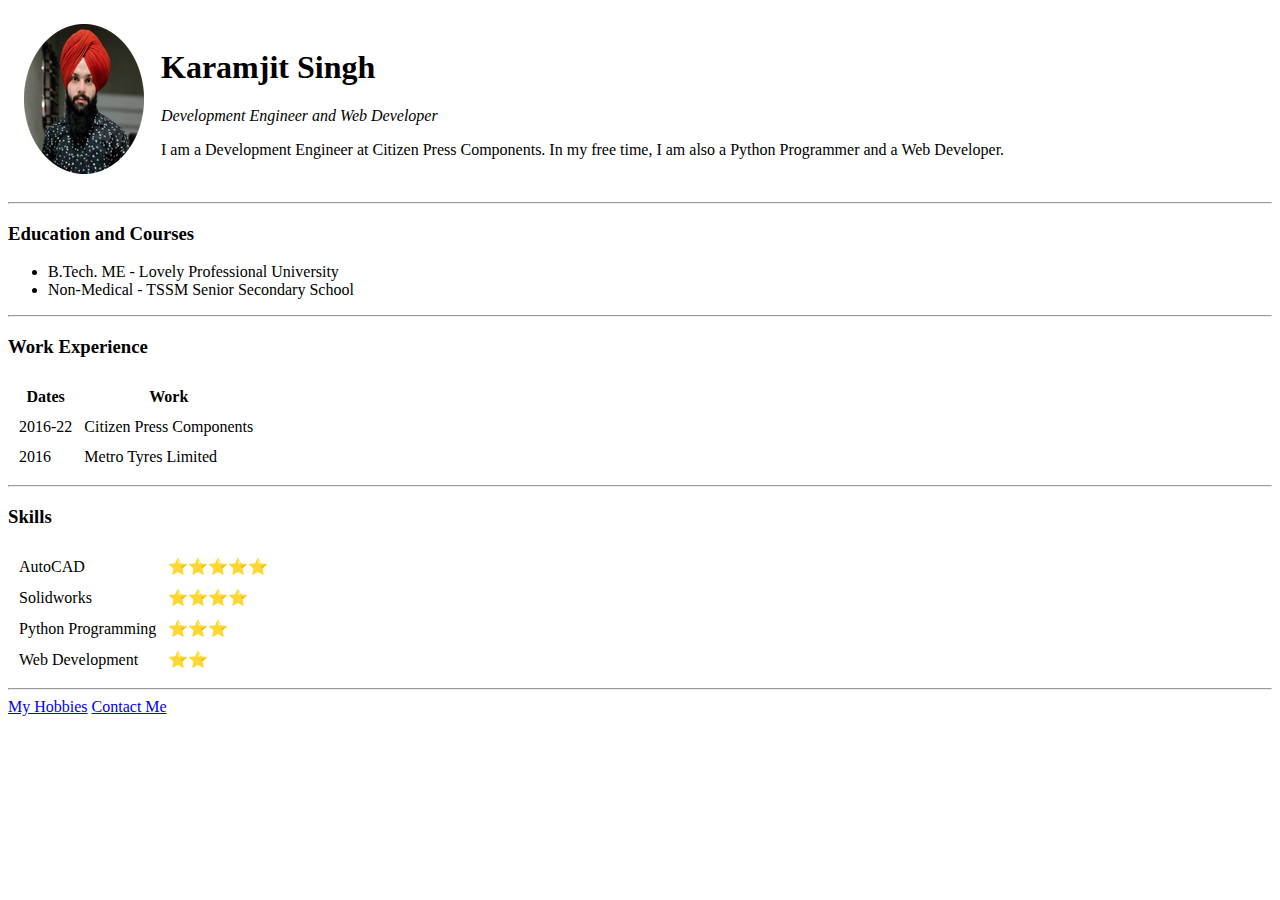
==== index.html @ 9b917544 "start new personal site" ====
<!DOCTYPE html>
<html>
<head>
    <meta charset="UTF-8">
    <title>💚 Karam's Personal Site</title>
</head>
<body>
    <table cellspacing="15">
        <tr>
            <td><img src="rsz_1karam.png" alt="karamjit-picture"></td>
            <td>
                <h1>Karamjit Singh</h1>
                <p><em>Development Engineer and Web Developer</em></p>
                <p>I am a Development Engineer at Citizen Press Components. In my free
                    time, I am also a Python Programmer and a Web Developer.</p>
            </td>
        </tr>
    </table>

    <hr>
    <h3>Education and Courses</h3>
    <ul>
        <li>B.Tech. ME - Lovely Professional University</li>
        <li>Non-Medical - TSSM Senior Secondary School</li>
    </ul>

    <hr>
    <h3>Work Experience</h3>
    <table cellspacing="10">
        <thead>
            <tr>
                <th>Dates</th>
                <th>Work</th>
            </tr>
        </thead>
        <tbody>
            <tr>
                <td>2016-22</td>
                <td>Citizen Press Components</td>
            </tr>
            <tr>
                <td>2016</td>
                <td>Metro Tyres Limited</td>
            </tr>
        </tbody>
    </table>

    <hr>
    <h3>Skills</h3>
    <table cellspacing="10">
        <tr>
            <td>AutoCAD</td>
            <td>⭐⭐⭐⭐⭐</td>
        </tr>
        <tr>
            <td>Solidworks</td>
            <td>⭐⭐⭐⭐</td>
        </tr>
        <tr>
            <td>Python Programming</td>
            <td>⭐⭐⭐</td>
        </tr>
        <tr>
            <td>Web Development</td>
            <td>⭐⭐</td>
        </tr>
    </table>

    <hr>
    <a href="hobbies.html">My Hobbies</a>
    <a href="contact.html">Contact Me</a>
    
</body>
</html>
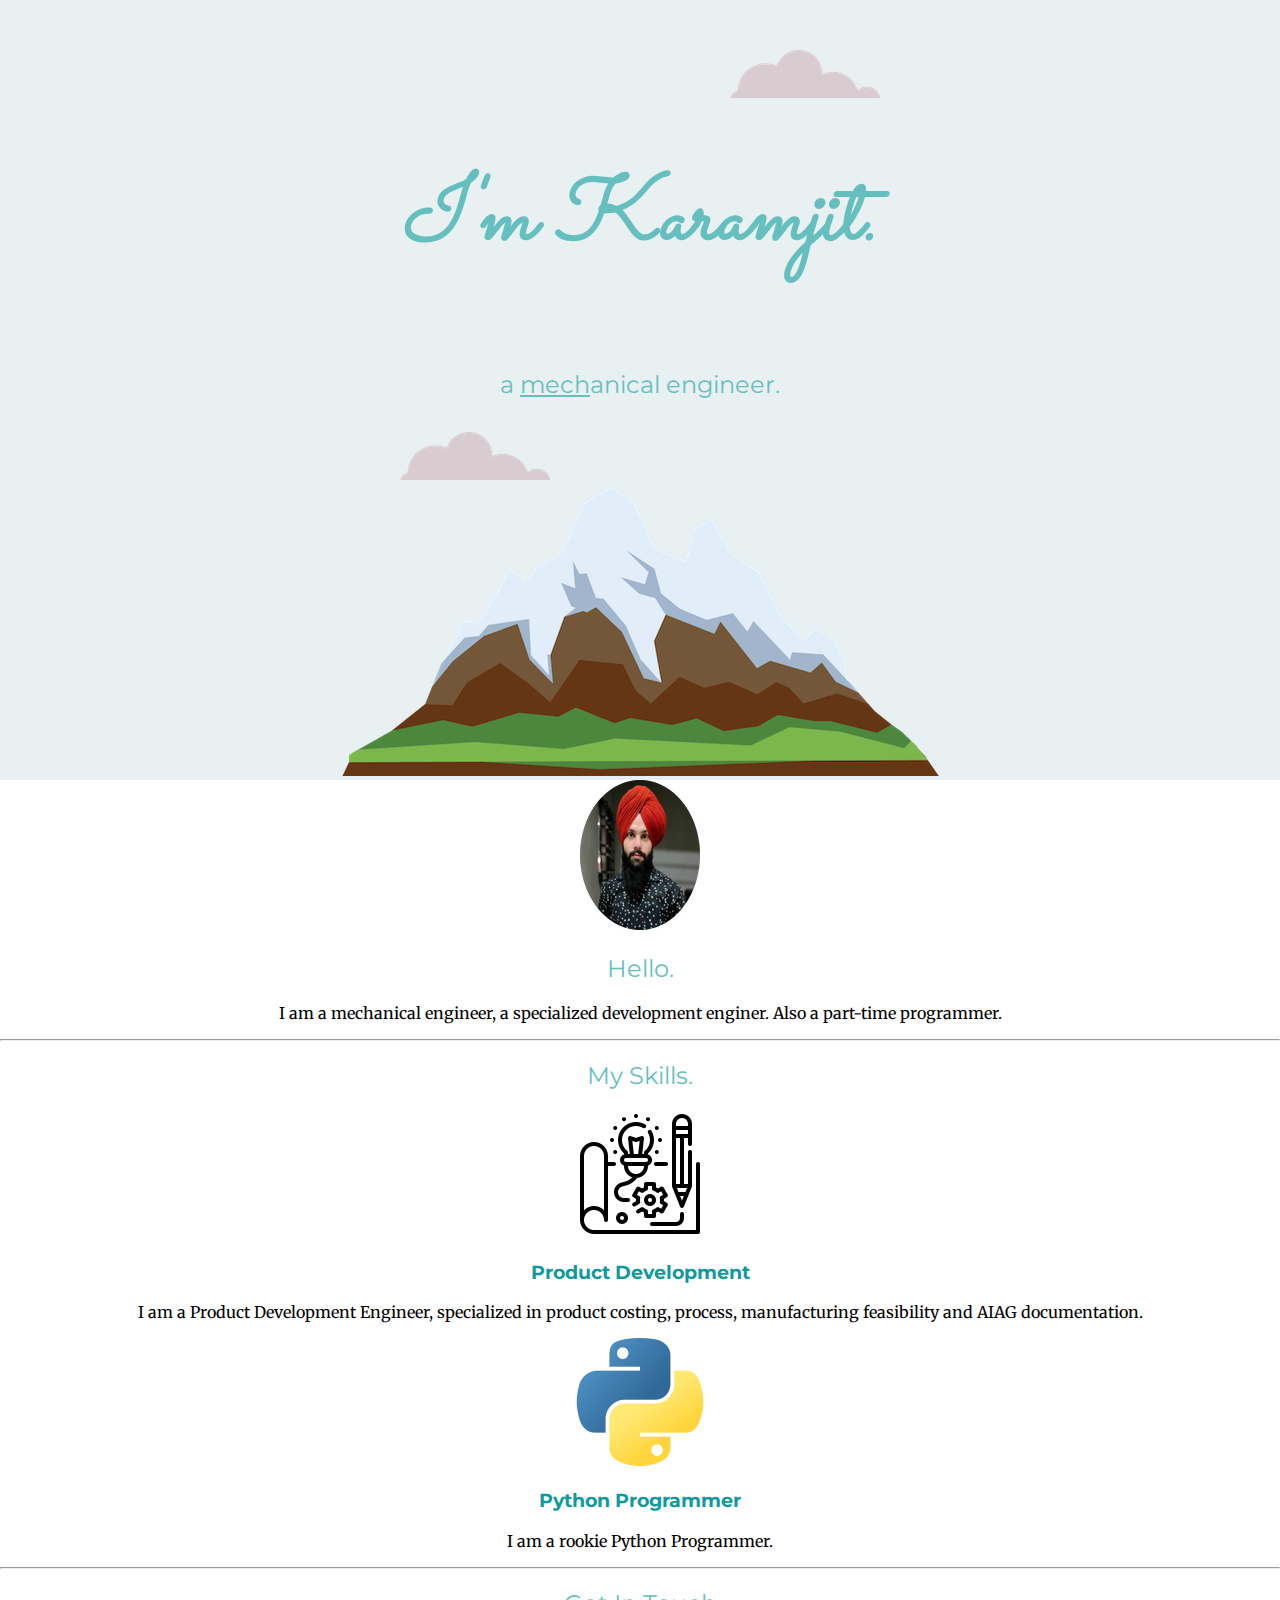
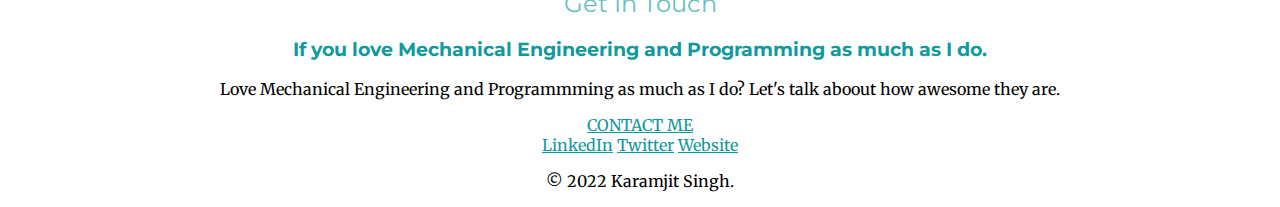
==== commit 4d8a7c6b: "v0.0.1" ====
--- a/index.html
+++ b/index.html
@@ -1,74 +1,58 @@
 <!DOCTYPE html>
-<html>
+<html lang="en">
 <head>
     <meta charset="UTF-8">
-    <title>💚 Karam's Personal Site</title>
+    <title>Karamjit Singh</title>
+    <link rel="stylesheet" href="css/styles.css">
+    <link rel="icon" href="favicon.ico">
+    <link rel="preconnect" href="https://fonts.googleapis.com">
+    <link rel="preconnect" href="https://fonts.gstatic.com" crossorigin>
+    <link href="https://fonts.googleapis.com/css2?family=Merriweather&family=Montserrat&family=Sacramento&display=swap" rel="stylesheet">
 </head>
 <body>
-    <table cellspacing="15">
-        <tr>
-            <td><img src="rsz_1karam.png" alt="karamjit-picture"></td>
-            <td>
-                <h1>Karamjit Singh</h1>
-                <p><em>Development Engineer and Web Developer</em></p>
-                <p>I am a Development Engineer at Citizen Press Components. In my free
-                    time, I am also a Python Programmer and a Web Developer.</p>
-            </td>
-        </tr>
-    </table>
+    <div class="top-container">
+        <img class="top-cloud" src="images/cloud.png" alt="cloud-img">
+        <h1><em>I'm Karamjit.</em></h1>
+        <h2>a <span>mech</span>anical engineer.</h2>
+        <img class="bottom-cloud" src="images/cloud.png" alt="cloud-img">
+        <img src="images/mountain.png" alt="mountain-img">
+    </div>
 
-    <hr>
-    <h3>Education and Courses</h3>
-    <ul>
-        <li>B.Tech. ME - Lovely Professional University</li>
-        <li>Non-Medical - TSSM Senior Secondary School</li>
-    </ul>
+    <div class="middle-container">
+        <div class="profile">
+            <img src="images/karam.png" alt="karam-img">
+            <h2>Hello.</h2>
+            <p>I am a mechanical engineer, a specialized development enginer. Also a part-time programmer.</p>
+        </div>
+        <hr>
+        <div class="skills">
+            <h2>My Skills.</h2>
+            <div class="skill-row">
+            <img class="" src="images/prototype.png" alt="prototype-img">
+            <h3>Product Development</h3>
+            <p>I am a Product Development Engineer, specialized in product costing, process, manufacturing feasibility and AIAG documentation.</p>
+            </div>
+            <div class="skill-row">
+            <img class="" src="images/python.png" alt="python-lang">
+            <h3>Python Programmer</h3>
+            <p>I am a rookie Python Programmer.</p>
+            </div>
+        </div>
+        <hr>
+        <div class="contact-me">
+            <h2>Get In Touch</h2>
+            <h3>If you love Mechanical Engineering and Programming as much as I do.</h3>
+            <p>Love Mechanical Engineering and Programmming as much as I do? Let's talk aboout how awesome they are.</p>
+            <a class="btn" href="mailto:karamjitsingh.ksk@gmail.com">CONTACT ME</a>
+        </div>
+    </div>
 
-    <hr>
-    <h3>Work Experience</h3>
-    <table cellspacing="10">
-        <thead>
-            <tr>
-                <th>Dates</th>
-                <th>Work</th>
-            </tr>
-        </thead>
-        <tbody>
-            <tr>
-                <td>2016-22</td>
-                <td>Citizen Press Components</td>
-            </tr>
-            <tr>
-                <td>2016</td>
-                <td>Metro Tyres Limited</td>
-            </tr>
-        </tbody>
-    </table>
+    <div class="bottom-container">
+        <a class="footer-link" href="https://www.linkedin.com/">LinkedIn</a>
+        <a class="footer-link" href="https://twitter.com/">Twitter</a>
+        <a class="footer-link" href="https://www.appbrewery.co/">Website</a>
+        <p>© 2022 Karamjit Singh.</p>
+    </div>
 
-    <hr>
-    <h3>Skills</h3>
-    <table cellspacing="10">
-        <tr>
-            <td>AutoCAD</td>
-            <td>⭐⭐⭐⭐⭐</td>
-        </tr>
-        <tr>
-            <td>Solidworks</td>
-            <td>⭐⭐⭐⭐</td>
-        </tr>
-        <tr>
-            <td>Python Programming</td>
-            <td>⭐⭐⭐</td>
-        </tr>
-        <tr>
-            <td>Web Development</td>
-            <td>⭐⭐</td>
-        </tr>
-    </table>
-
-    <hr>
-    <a href="hobbies.html">My Hobbies</a>
-    <a href="contact.html">Contact Me</a>
-    
 </body>
 </html>--- a/css/styles.css
+++ b/css/styles.css
@@ -0,0 +1,58 @@
+body {
+    margin: 0;
+    text-align: center;
+    font-family: 'Merriweather', serif;
+}
+
+h1 {
+    color: #66BFBF;
+    margin-top: 50px;
+    font-family: 'Sacramento', cursive;
+    font-size: 5.625rem;
+    line-height: 2;
+}
+
+h2 {
+    color: #66BFBF;
+    font-family: 'Montserrat', sans-serif;
+    font-size: 1.5rem;
+    font-weight: normal;
+}
+
+h3 {
+    color: #11999E;
+    font-family: 'Montserrat', sans-serif;
+}
+
+div {
+    margin: 0;
+}
+
+.top-container {
+    background-color: #E8F0F2;
+    padding-top: 80px;
+    position: relative;
+}
+
+span {
+    text-decoration: underline;
+}
+
+.bottom-cloud {
+    position: absolute;
+    left: 400px;
+    bottom: 300px;
+}
+
+.top-cloud {
+    position: absolute;
+    right: 400px;
+    top: 50px;
+}
+
+a {
+    color: #11999E;
+}
+
+
+
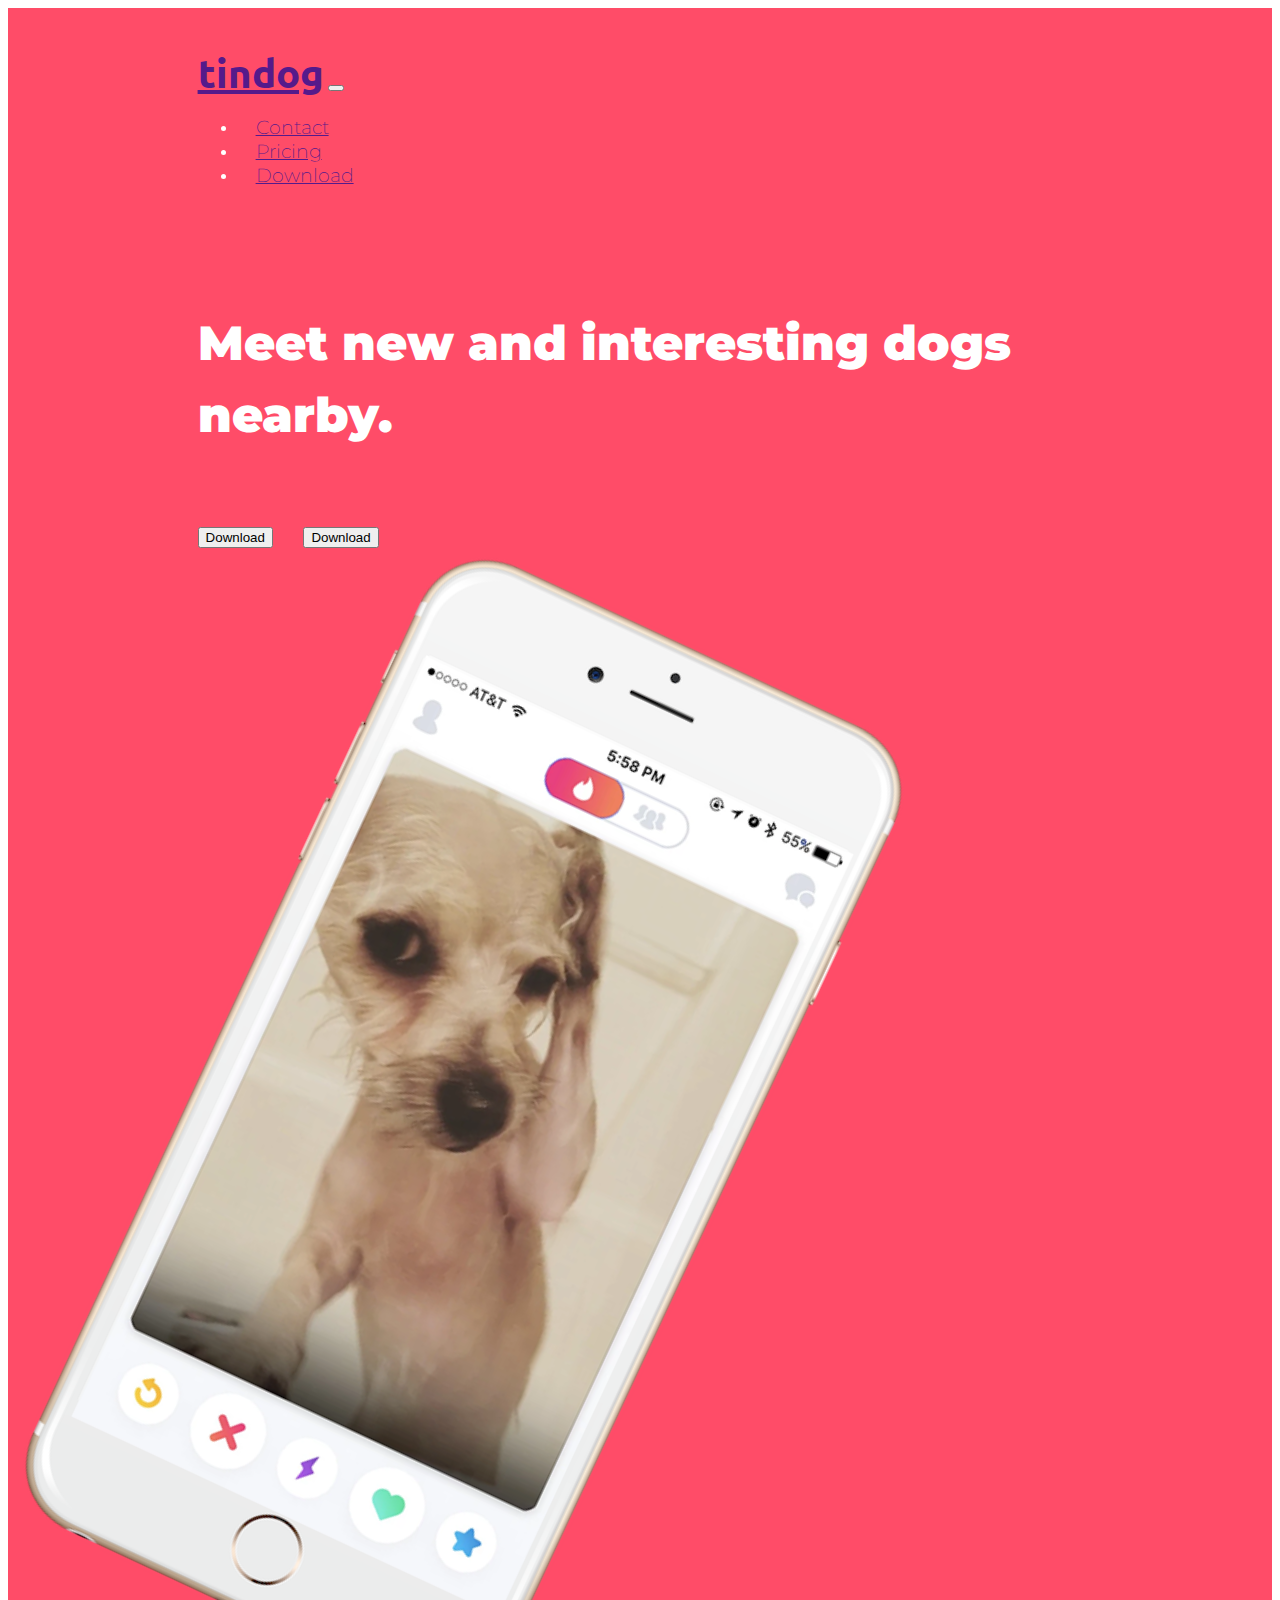
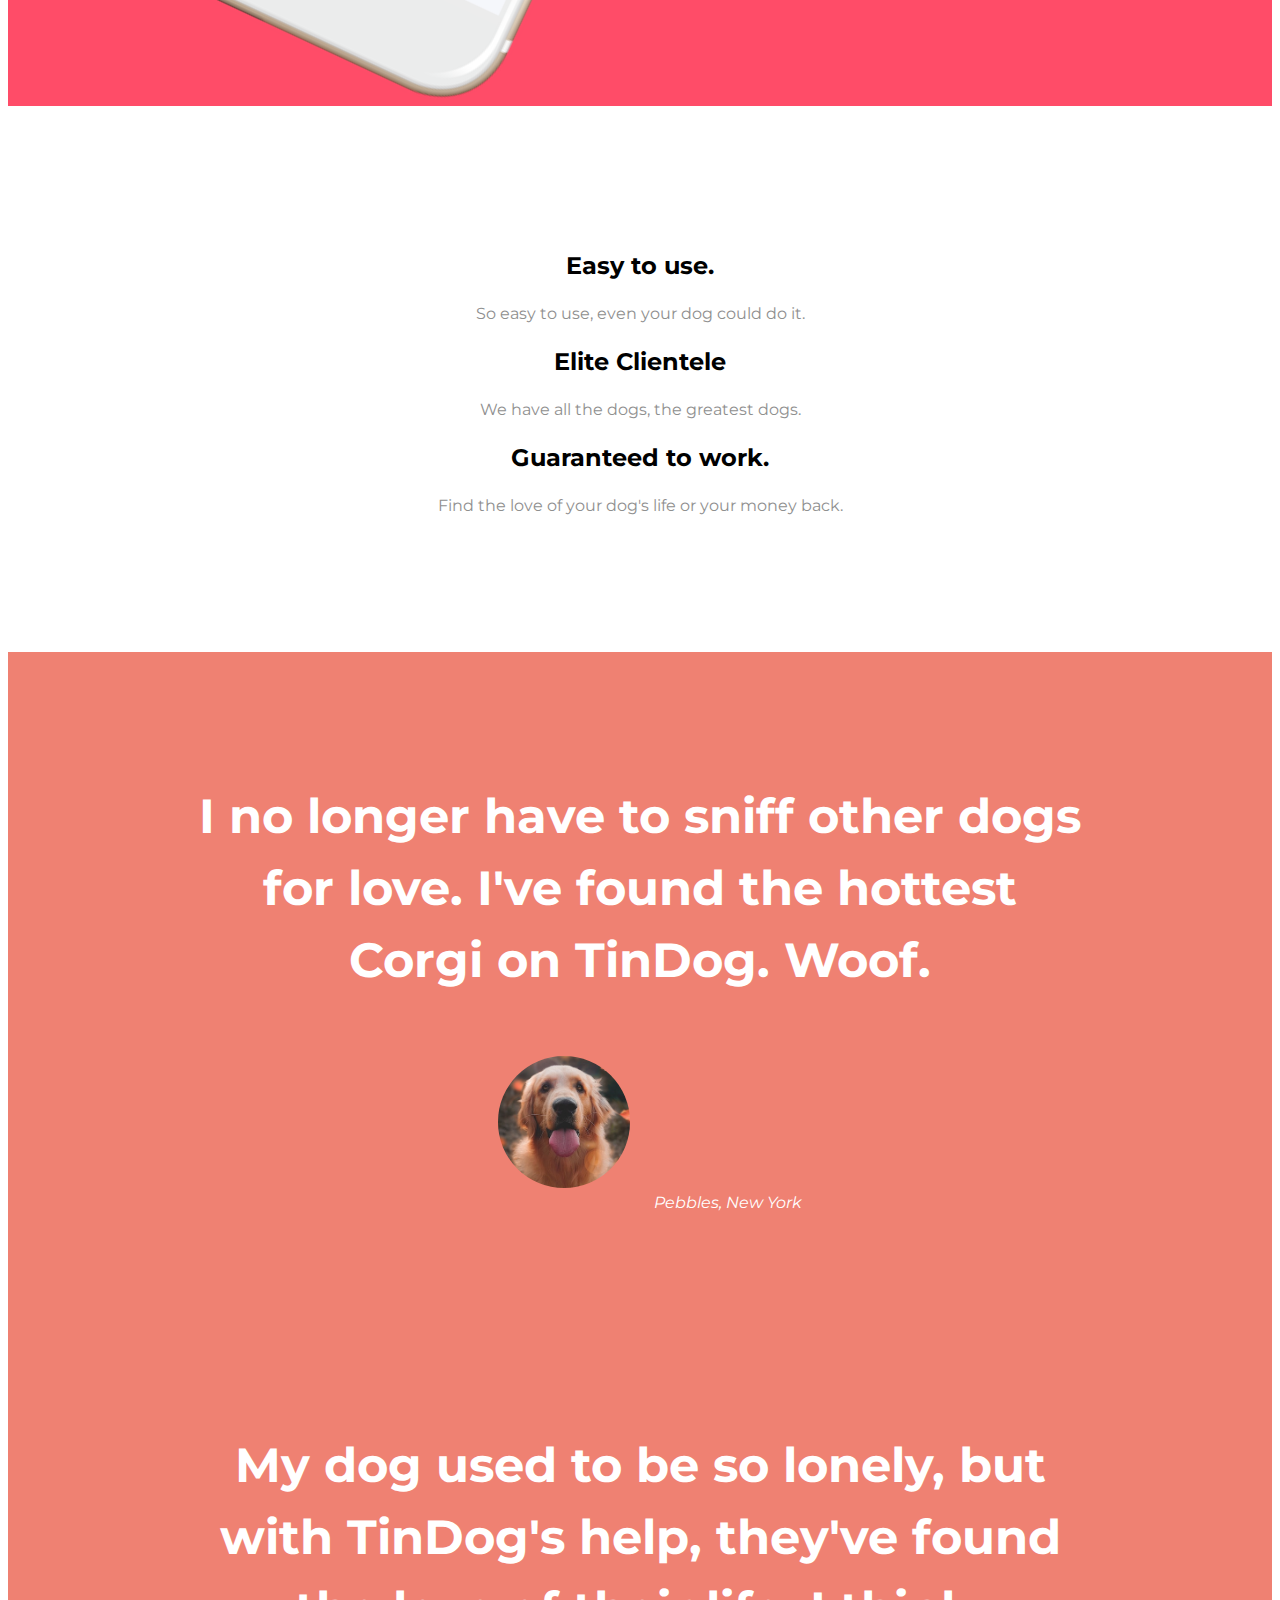
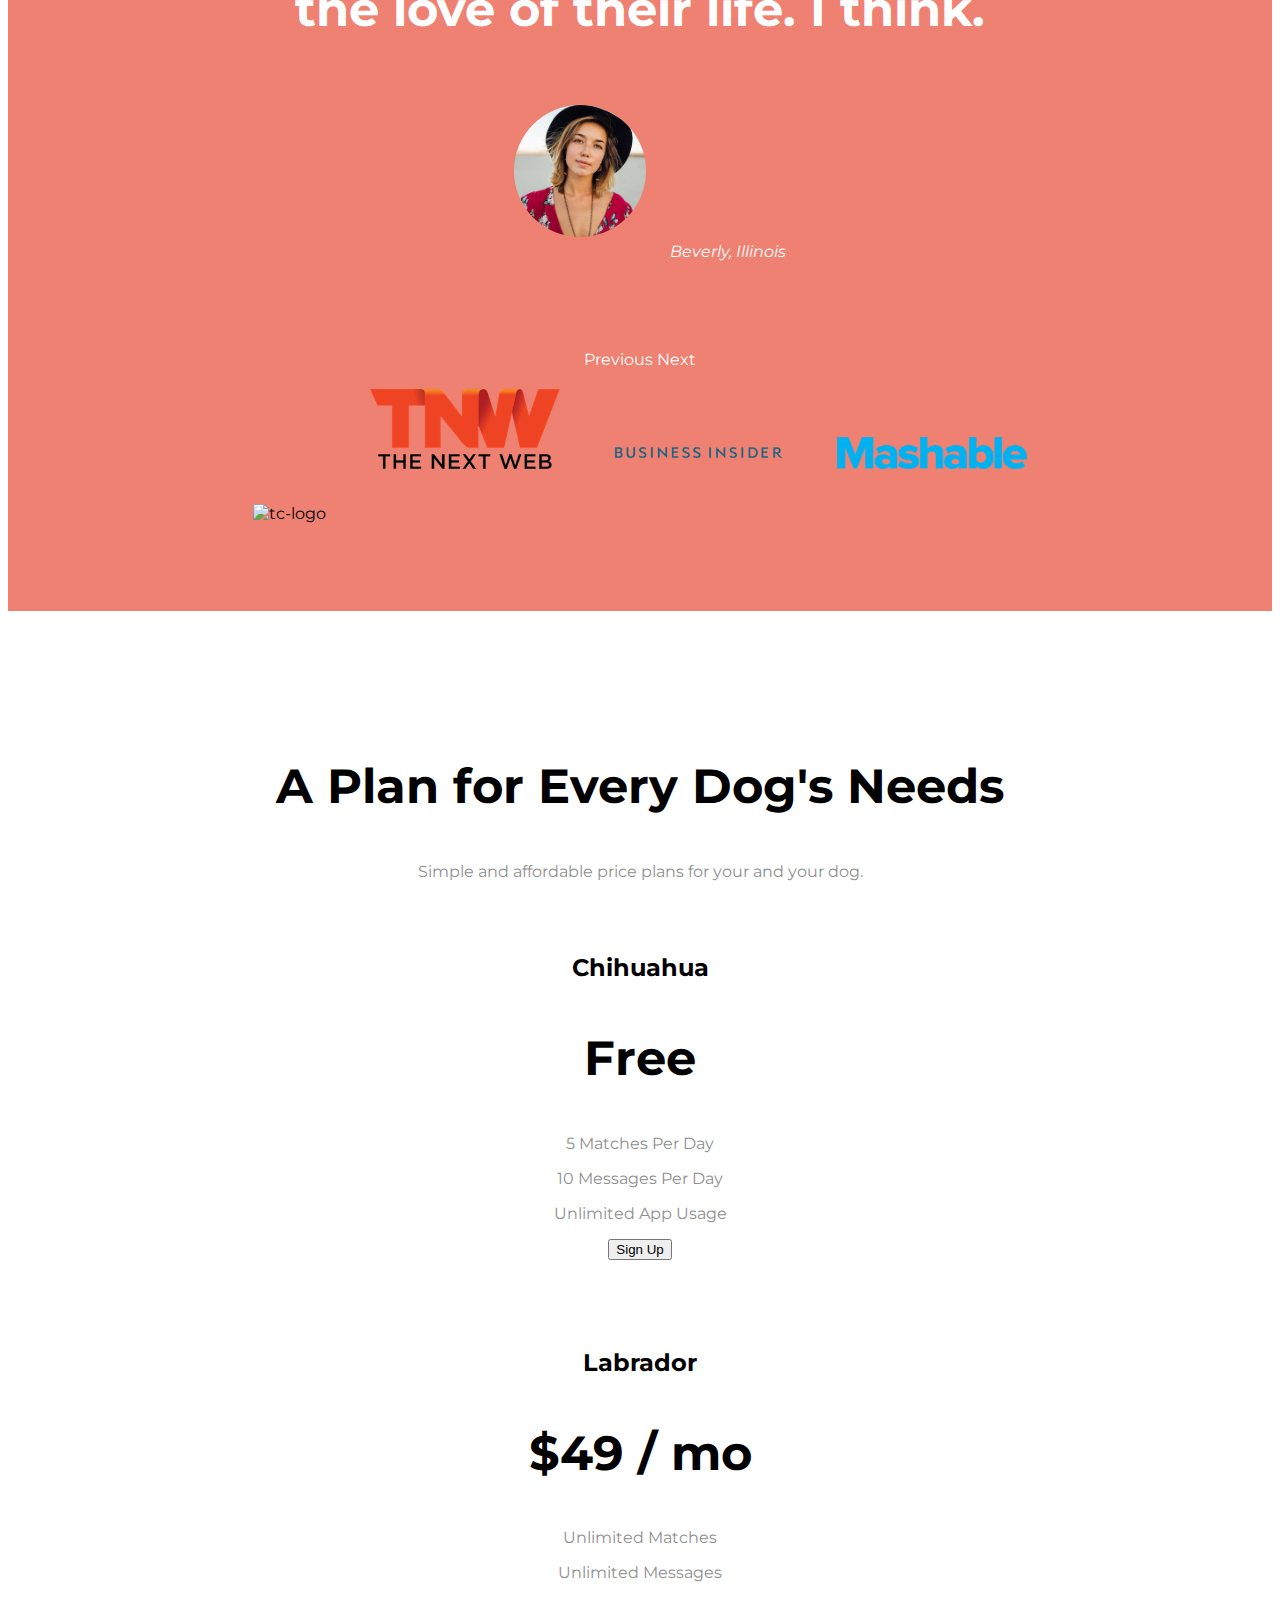
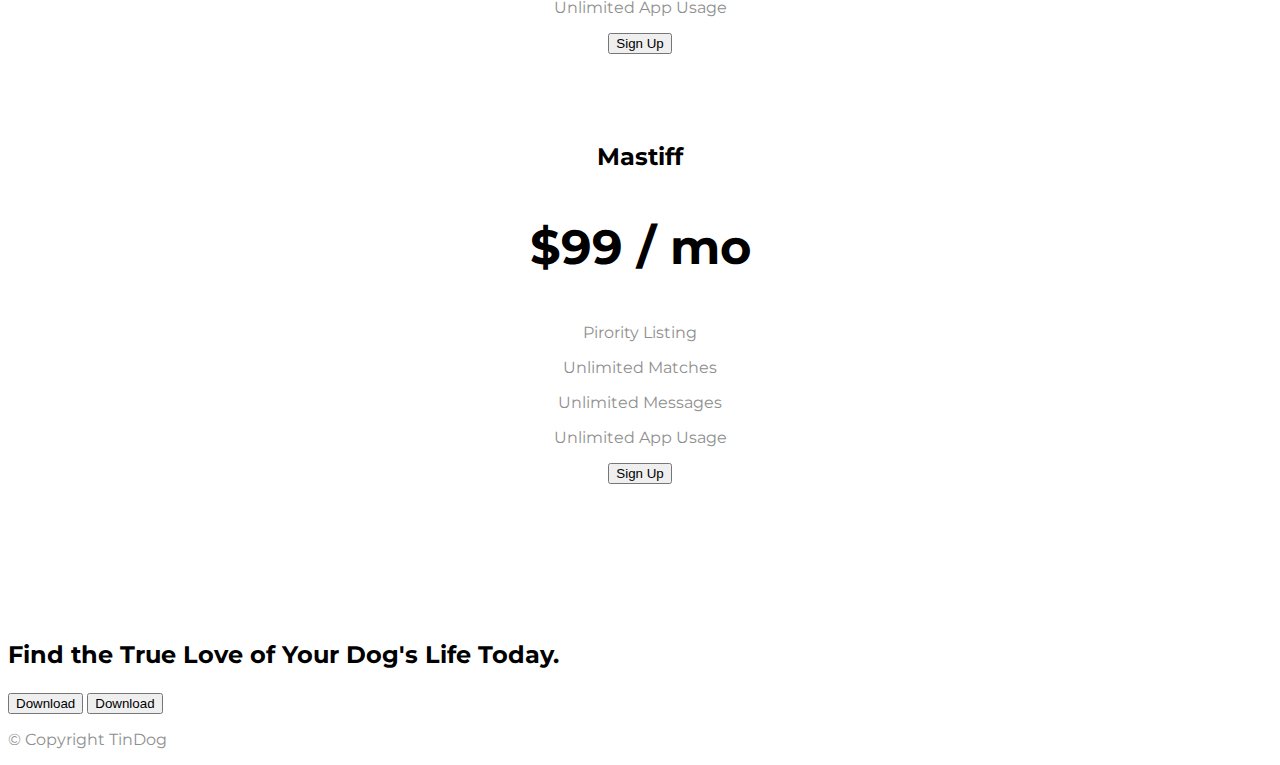
==== commit c321f52f: "v0.0.2" ====
--- a/index.html
+++ b/index.html
@@ -1,58 +1,229 @@
-<!DOCTYPE html>
-<html lang="en">
-<head>
-    <meta charset="UTF-8">
-    <title>Karamjit Singh</title>
-    <link rel="stylesheet" href="css/styles.css">
-    <link rel="icon" href="favicon.ico">
-    <link rel="preconnect" href="https://fonts.googleapis.com">
-    <link rel="preconnect" href="https://fonts.gstatic.com" crossorigin>
-    <link href="https://fonts.googleapis.com/css2?family=Merriweather&family=Montserrat&family=Sacramento&display=swap" rel="stylesheet">
-</head>
-<body>
-    <div class="top-container">
-        <img class="top-cloud" src="images/cloud.png" alt="cloud-img">
-        <h1><em>I'm Karamjit.</em></h1>
-        <h2>a <span>mech</span>anical engineer.</h2>
-        <img class="bottom-cloud" src="images/cloud.png" alt="cloud-img">
-        <img src="images/mountain.png" alt="mountain-img">
-    </div>
-
-    <div class="middle-container">
-        <div class="profile">
-            <img src="images/karam.png" alt="karam-img">
-            <h2>Hello.</h2>
-            <p>I am a mechanical engineer, a specialized development enginer. Also a part-time programmer.</p>
-        </div>
-        <hr>
-        <div class="skills">
-            <h2>My Skills.</h2>
-            <div class="skill-row">
-            <img class="" src="images/prototype.png" alt="prototype-img">
-            <h3>Product Development</h3>
-            <p>I am a Product Development Engineer, specialized in product costing, process, manufacturing feasibility and AIAG documentation.</p>
-            </div>
-            <div class="skill-row">
-            <img class="" src="images/python.png" alt="python-lang">
-            <h3>Python Programmer</h3>
-            <p>I am a rookie Python Programmer.</p>
-            </div>
-        </div>
-        <hr>
-        <div class="contact-me">
-            <h2>Get In Touch</h2>
-            <h3>If you love Mechanical Engineering and Programming as much as I do.</h3>
-            <p>Love Mechanical Engineering and Programmming as much as I do? Let's talk aboout how awesome they are.</p>
-            <a class="btn" href="mailto:karamjitsingh.ksk@gmail.com">CONTACT ME</a>
-        </div>
-    </div>
-
-    <div class="bottom-container">
-        <a class="footer-link" href="https://www.linkedin.com/">LinkedIn</a>
-        <a class="footer-link" href="https://twitter.com/">Twitter</a>
-        <a class="footer-link" href="https://www.appbrewery.co/">Website</a>
-        <p>© 2022 Karamjit Singh.</p>
-    </div>
-
-</body>
-</html>+<!DOCTYPE html>
+<html>
+
+<head>
+  <meta charset="utf-8">
+  <title>TinDog</title>
+
+  <!-- Google Fonts -->
+  <link href="https://fonts.googleapis.com/css2?family=Montserrat:ital,wght@0,100;0,200;0,300;0,400;0,500;0,600;0,700;0,800;0,900;1,100;1,200;1,300;1,400;1,500;1,600;1,700;1,800;1,900&display=swap" rel="stylesheet">
+  <link href="https://fonts.googleapis.com/css2?family=Ubuntu:ital,wght@0,300;0,400;0,500;0,700;1,300;1,400;1,500;1,700&display=swap" rel="stylesheet">
+
+  <!-- CSS Stylesheets -->
+  <link href="https://cdn.jsdelivr.net/npm/bootstrap@5.2.0-beta1/dist/css/bootstrap.min.css" rel="stylesheet" integrity="sha384-0evHe/X+R7YkIZDRvuzKMRqM+OrBnVFBL6DOitfPri4tjfHxaWutUpFmBp4vmVor" crossorigin="anonymous">
+  <link rel="stylesheet" href="css/styles.css">
+  
+  <!-- Bootstrap Scripts -->
+  <script src="https://cdn.jsdelivr.net/npm/bootstrap@5.2.0-beta1/dist/js/bootstrap.bundle.min.js" integrity="sha384-pprn3073KE6tl6bjs2QrFaJGz5/SUsLqktiwsUTF55Jfv3qYSDhgCecCxMW52nD2" crossorigin="anonymous"></script>
+  
+  <!-- Font Awesome -->
+  <script src="https://kit.fontawesome.com/8340e8802a.js" crossorigin="anonymous"></script>
+  
+
+</head>
+
+<body>
+
+  <section id="title">
+  <div class="container-fluid">
+
+    <!-- Nav Bar -->
+    <nav class="navbar navbar-expand-lg navbar-dark">
+      <a class="navbar-brand" href="">tindog</a>
+      <button class="navbar-toggler" type="button" data-bs-toggle="collapse" data-bs-target="#navbarTogglerDemo01" aria-controls="navbarTogglerDemo01" aria-expanded="false" aria-label="Toggle navigation">
+        <span class="navbar-toggler-icon"></span>
+      </button>
+
+      <div class="collapse navbar-collapse" id="navbarTogglerDemo01">
+        <ul class="navbar-nav ms-auto">
+          <li class="nav-item">
+            <a class="nav-link" href="">Contact</a>
+          </li>
+          <li class="nav-item">
+            <a class="nav-link" href="">Pricing</a>
+          </li>
+          <li class="nav-item">
+            <a class="nav-link" href="">Download</a>
+          </li>
+        </ul>
+
+      </div>
+
+    </nav>
+
+    <!-- Title -->
+
+    <div class="row">
+      <div class="col-lg-6">
+        <h1>Meet new and interesting dogs nearby.</h1>
+        <button type="button" class="btn btn-dark btn-lg download-btn"><i class="fa-brands fa-apple"></i> Download</button>
+        <button type="button" class="btn btn-outline-light btn-lg download-btn"><i class="fa-brands fa-google-play"></i> Download</button>
+      </div>
+      <div class="col-lg-6">
+        <img class="title-img" src="images/iphone6.png" alt="iphone-mockup">
+      </div>
+    </div>
+    
+  </div>
+  </section>
+
+
+  <!-- Features -->
+
+  <section id="features">
+  <div class="container-fluid">
+
+    <div class="row">
+      <div class="col-lg-4 feature-box">
+        <i class="icon fa-solid fa-circle-check fa-4x"></i>
+        <h3>Easy to use.</h3>
+        <p>So easy to use, even your dog could do it.</p>
+      </div>
+
+      <div class="col-lg-4 feature-box">
+        <i class="icon fa-solid fa-bullseye fa-4x"></i>
+        <h3>Elite Clientele</h3>
+        <p>We have all the dogs, the greatest dogs.</p>
+      </div>
+
+      <div class="col-lg-4 feature-box">
+        <i class="icon fa-solid fa-heart fa-4x"></i>
+        <h3>Guaranteed to work.</h3>
+        <p>Find the love of your dog's life or your money back.</p>
+      </div>
+    </div>
+
+  </div>
+  </section>
+
+
+  <!-- Testimonials -->
+
+  <section id="testimonials">
+
+    <div id="testimonial-carousel" class="carousel slide" data-bs-ride="false">
+      
+      <div class="carousel-inner">
+        <div class="carousel-item active">
+          <h2>I no longer have to sniff other dogs for love. I've found the hottest Corgi on TinDog. Woof.</h2>
+          <img class="testimonials-img" src="images/dog-img.jpg" alt="dog-profile">
+          <em>Pebbles, New York</em>
+        </div>
+        <div class="carousel-item">
+          <h2>My dog used to be so lonely, but with TinDog's help, they've found the love of their life. I think.</h2>
+          <img class="testimonials-img" src="images/lady-img.jpg" alt="lady-profile">
+          <em>Beverly, Illinois</em>
+        </div>
+      </div>
+      
+      <a class="carousel-control-prev" data-bs-target="#testimonial-carousel" role="button" data-bs-slide="prev">
+        <span class="carousel-control-prev-icon" aria-hidden="true"></span>
+        <span class="sr-only">Previous</span>
+      </a>
+      <a class="carousel-control-next" data-bs-target="#testimonial-carousel" role="button" data-bs-slide="next">
+        <span class="carousel-control-next-icon" aria-hidden="true"></span>
+        <span class="sr-only">Next</span>
+      </a>
+
+    </div>
+
+  </section>
+
+
+  <!-- Press -->
+
+  <section id="press">
+    <img class="press-logo" src="images/techcrunch.png" alt="tc-logo">
+    <img class="press-logo" src="images/tnw.png" alt="tnw-logo">
+    <img class="press-logo" src="images/bizinsider.png" alt="biz-insider-logo">
+    <img class="press-logo" src="images/mashable.png" alt="mashable-logo">
+
+  </section>
+
+
+  <!-- Pricing -->
+
+  <section id="pricing">
+
+    <h2>A Plan for Every Dog's Needs</h2>
+    <p>Simple and affordable price plans for your and your dog.</p>
+
+    <div class="row">
+
+      <div class="pricing-col col-lg-4 col-md-6">
+        <div class="card">
+          <div class="card-header">
+            <h3>Chihuahua</h3>
+          </div>
+          <div class="card-body">
+            <h2>Free</h2>
+            <p>5 Matches Per Day</p>
+            <p>10 Messages Per Day</p>
+            <p>Unlimited App Usage</p>
+            <button type="button" class="btn btn-outline-dark btn-lg">Sign Up</button>
+          </div>
+        </div>
+      </div>
+      
+      <!-- "btn btn-dark btn-lg download-btn"><i class="fa-brands fa-apple"></i> Download</button>
+      <button type="button" class="btn btn-outline-light btn-lg download-btn -->
+
+      <div class="pricing-col col-lg-4 col-md-6">
+        <div class="card">
+          <div class="card-header">
+            <h3>Labrador</h3>
+          </div>
+          <div class="card-body">
+            <h2>$49 / mo</h2>
+            <p>Unlimited Matches</p>
+            <p>Unlimited Messages</p>
+            <p>Unlimited App Usage</p>
+            <button type="button" class="btn btn-dark btn-lg">Sign Up</button>
+          </div>
+        </div>
+      </div>
+
+      <div class="pricing-col col-lg-4">
+        <div class="card">
+          <div class="card-header">
+            <h3>Mastiff</h3>
+          </div>
+          <div class="card-body">
+            <h2>$99 / mo</h2>
+            <p>Pirority Listing</p>
+            <p>Unlimited Matches</p>
+            <p>Unlimited Messages</p>
+            <p>Unlimited App Usage</p>
+            <button type="button" class="btn btn-dark btn-lg">Sign Up</button>
+          </div>
+        </div>
+      </div>
+
+    </div>
+
+  </section>
+
+
+  <!-- Call to Action -->
+
+  <section id="cta">
+
+    <h3>Find the True Love of Your Dog's Life Today.</h3>
+    <button type="button">Download</button>
+    <button type="button">Download</button>
+
+  </section>
+
+
+  <!-- Footer -->
+
+  <footer id="footer">
+
+    <p>© Copyright TinDog</p>
+
+  </footer>
+
+
+</body>
+
+</html>
--- a/css/styles.css
+++ b/css/styles.css
@@ -1,58 +1,135 @@
+
 body {
-    margin: 0;
-    text-align: center;
-    font-family: 'Merriweather', serif;
+    font-family: "Montserrat";
+}
+
+#title {
+    background-color: #ff4c68;
+    color: #fff;
 }
 
 h1 {
-    color: #66BFBF;
-    margin-top: 50px;
-    font-family: 'Sacramento', cursive;
-    font-size: 5.625rem;
-    line-height: 2;
+    font-family: 'Montserrat', sans-serif;
+    font-weight: 900;
+    font-size: 3rem;
+    line-height: 1.5;
+}
+
+.container-fluid {
+    padding: 3% 15%;
+}
+
+
+/* Navigation Bar */
+
+.navbar {
+    padding: 0 0 4.5rem;
+}
+
+.navbar-brand {
+    font-family: "Ubuntu";
+    font-size: 2.5rem;
+    font-weight: bold;
+}
+
+.nav-item {
+    padding: 0 18px;
+}
+
+.nav-link {
+    font-family: "Montserrat";
+    font-weight: 200;
+    font-size: 1.2rem;
+}
+
+
+/* Download Buttons */
+.download-btn {
+    margin: 5% 3% 5% 0;
+}
+
+
+/* Title Image */
+.title-img {
+    width: 60%;
+    transform: rotate(25deg);
+}
+
+
+/* Features Section */
+#features {
+    text-align: center;
+    padding: 7% 7%;
+}
+
+.icon {
+    color: #ef8172;
+    padding-bottom: 10px;
+}
+
+.icon:hover {
+    color: #ff4c68;
+}
+
+.feature-box {
+    padding: 0 4%;
+}
+
+
+h3 {
+    font-family: "Montserrat";
+    font-weight: bold;
+    font-size: 1.5rem;
+}
+
+p {
+    color: #8f8f8f;
+}
+
+
+/* Testimonials Section */
+#testimonials {
+    text-align: center;
+    background-color: #ef8172;
+    color: #fff;
 }
 
 h2 {
-    color: #66BFBF;
-    font-family: 'Montserrat', sans-serif;
-    font-size: 1.5rem;
-    font-weight: normal;
+    font-family: "Montserrat";
+    font-weight: bold;
+    font-size: 3rem;
+    line-height: 1.5;
 }
 
-h3 {
-    color: #11999E;
-    font-family: 'Montserrat', sans-serif;
+.testimonials-img {
+    width: 15%;
+    border-radius: 100%;
+    margin: 20px;
 }
 
-div {
-    margin: 0;
+#press {
+    background-color: #ef8172;
+    text-align: center;
+    padding-bottom: 3%;
 }
 
-.top-container {
-    background-color: #E8F0F2;
-    padding-top: 80px;
-    position: relative;
+.press-logo {
+    width: 15%;
+    margin: 20px 20px 50px;
 }
 
-span {
-    text-decoration: underline;
-}
-
-.bottom-cloud {
-    position: absolute;
-    left: 400px;
-    bottom: 300px;
-}
-
-.top-cloud {
-    position: absolute;
-    right: 400px;
-    top: 50px;
-}
-
-a {
-    color: #11999E;
+.carousel-item {
+    padding: 7% 15%;
 }
 
 
+/* Pricing Section */
+#pricing {
+    padding: 100px;
+    text-align: center;
+}
 
+.pricing-col {
+    padding: 3% 2%;
+}
+
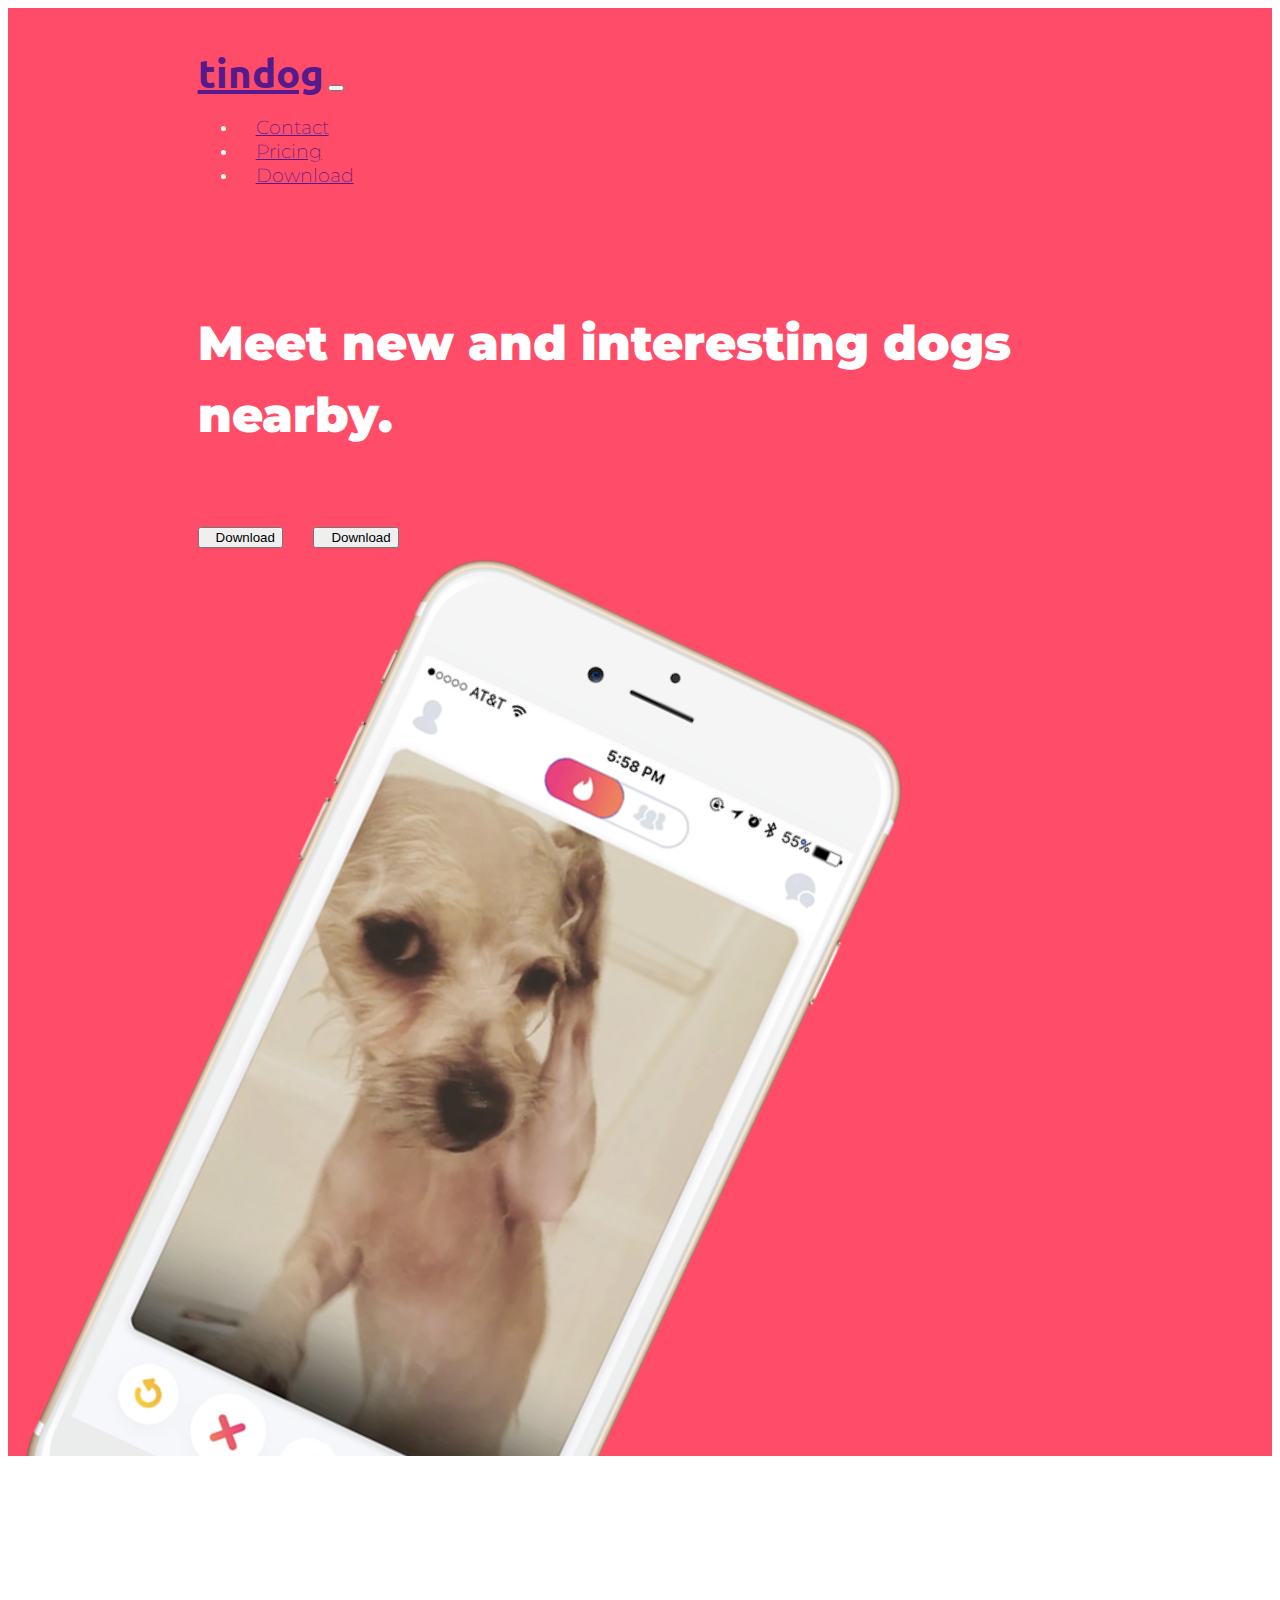
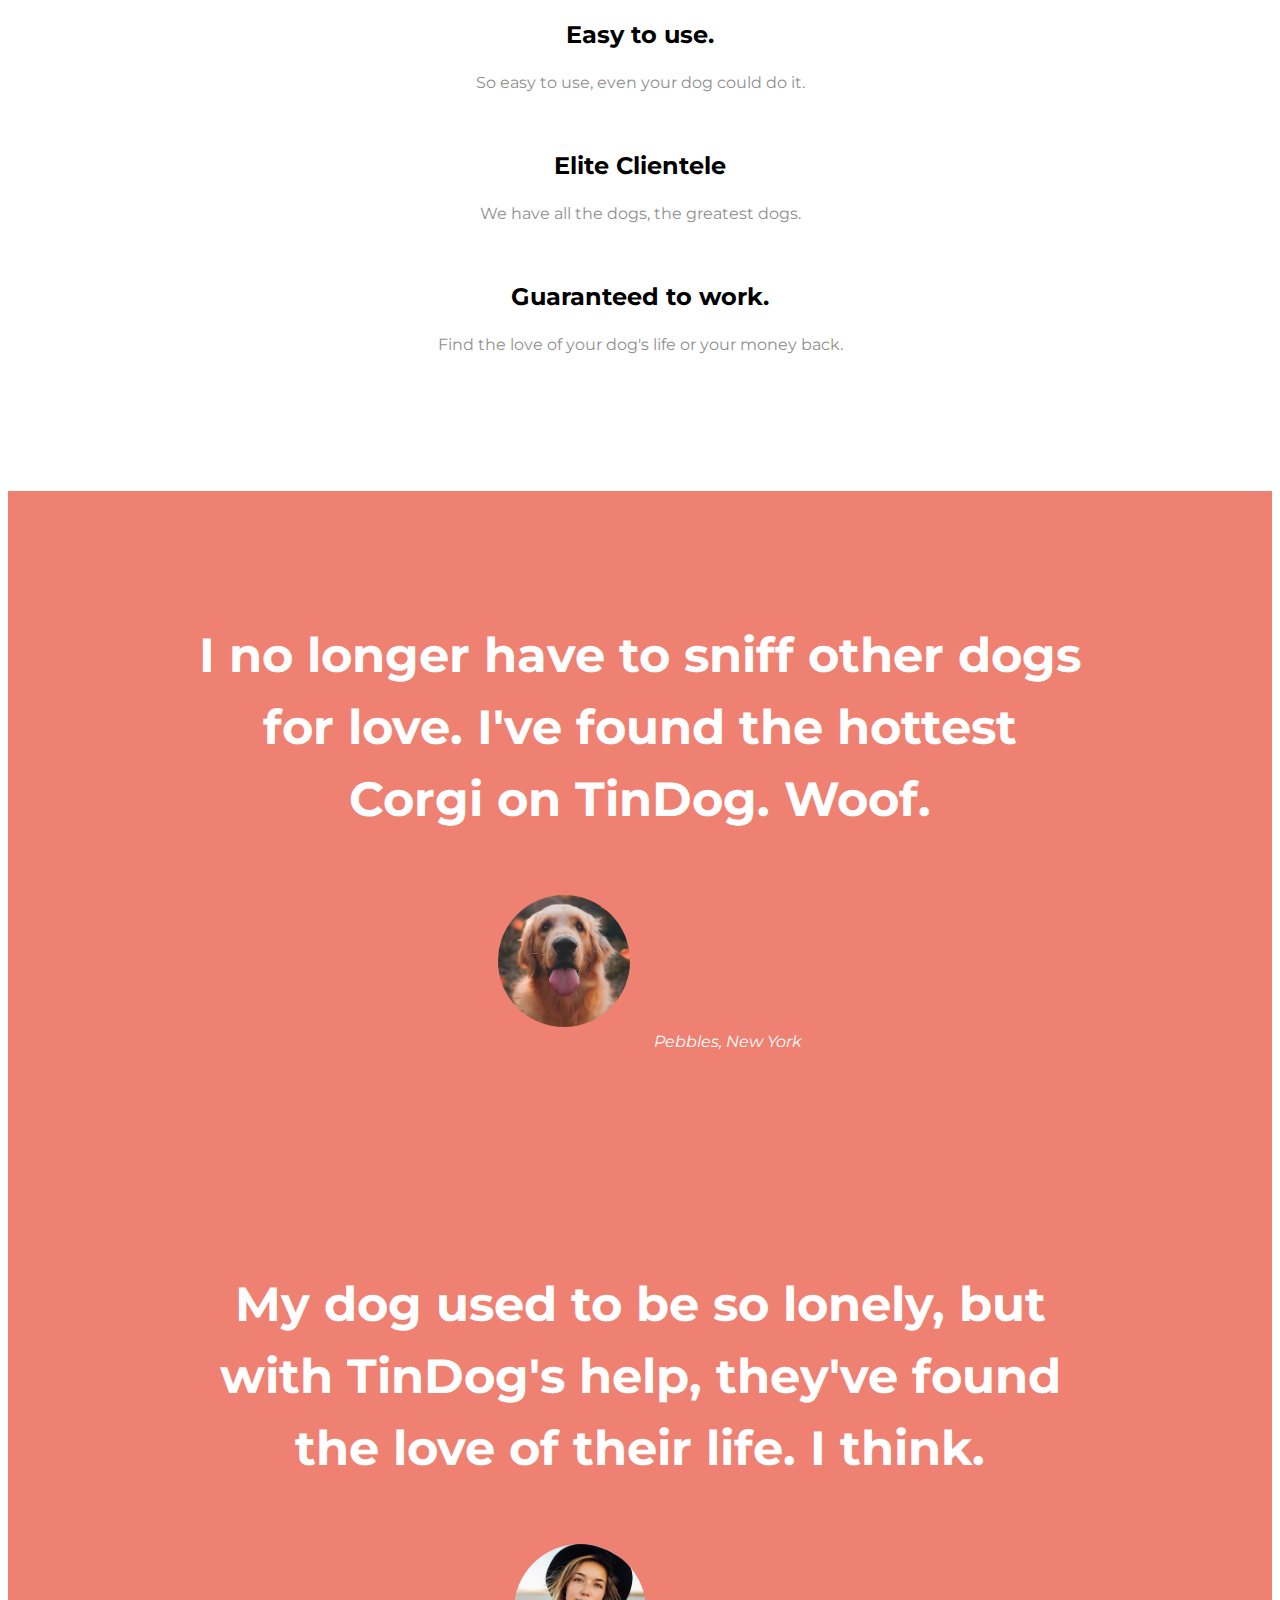
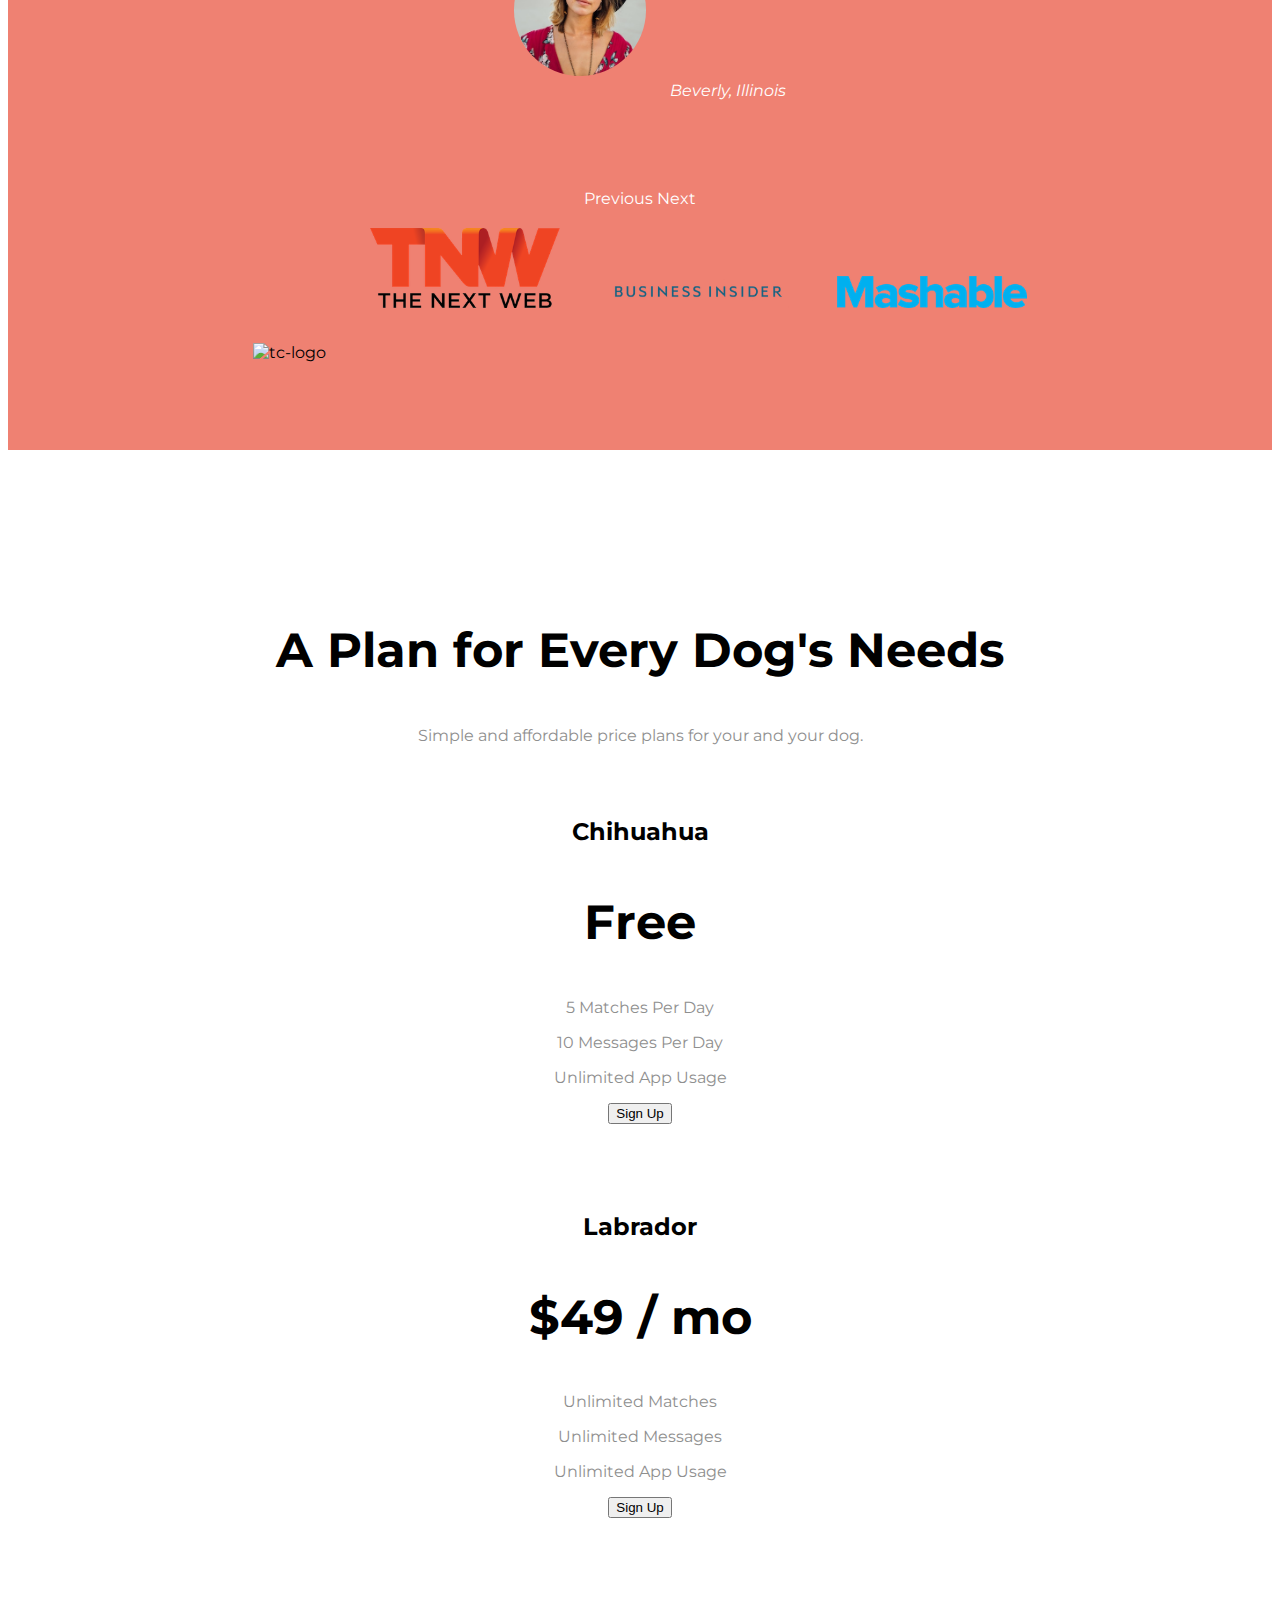
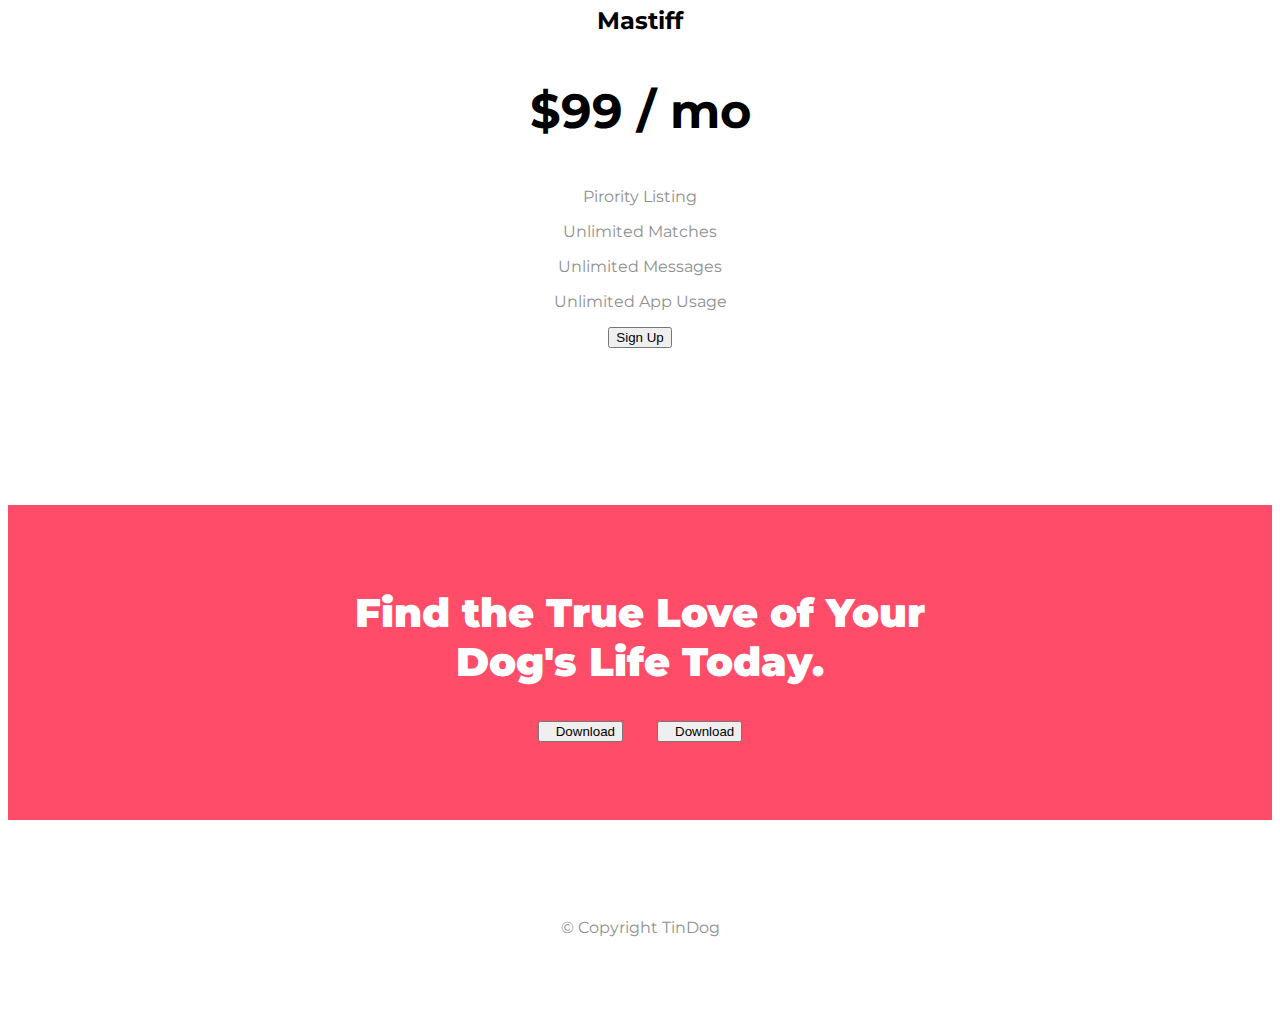
==== commit f8fddbc7: "v1.0.0" ====
--- a/index.html
+++ b/index.html
@@ -208,9 +208,9 @@
 
   <section id="cta">
 
-    <h3>Find the True Love of Your Dog's Life Today.</h3>
-    <button type="button">Download</button>
-    <button type="button">Download</button>
+    <h3 class="tag">Find the True Love of Your Dog's Life Today.</h3>
+    <button class="bottom-btn btn btn-dark" type="button"><i class="fa-brands fa-apple"></i> Download</button>
+    <button class="bottom-btn btn btn-outline-light" type="button"><i class="fa-brands fa-google-play"></i> Download</button>
 
   </section>
 
@@ -219,6 +219,11 @@
 
   <footer id="footer">
 
+    <i class="fa-brands fa-twitter"></i>
+    <i class="fa-brands fa-facebook-f"></i>
+    <i class="fa-brands fa-instagram"></i>
+    <i class="fa-brands fa-linkedin-in"></i>
+
     <p>© Copyright TinDog</p>
 
   </footer>
--- a/css/styles.css
+++ b/css/styles.css
@@ -1,11 +1,13 @@
 
 body {
     font-family: "Montserrat";
+    background-color: #fff;
 }
 
 #title {
     background-color: #ff4c68;
     color: #fff;
+    position: relative;
 }
 
 h1 {
@@ -60,6 +62,10 @@
 #features {
     text-align: center;
     padding: 7% 7%;
+    background-color: #fff;
+    position: relative;
+    z-index: 1;
+    bottom: 250px;
 }
 
 .icon {
@@ -92,6 +98,8 @@
     text-align: center;
     background-color: #ef8172;
     color: #fff;
+    position: relative;
+    bottom: 250px;
 }
 
 h2 {
@@ -111,6 +119,8 @@
     background-color: #ef8172;
     text-align: center;
     padding-bottom: 3%;
+    position: relative;
+    bottom: 250px;
 }
 
 .press-logo {
@@ -125,11 +135,59 @@
 
 /* Pricing Section */
 #pricing {
-    padding: 100px;
     text-align: center;
+    position: relative;
+    bottom: 125px;
+    padding: 0 100px;
 }
 
 .pricing-col {
     padding: 3% 2%;
 }
 
+
+@media (max-width: 1028px) {
+    #title {
+        text-align: center;
+    }
+
+    .title-img {
+        position: static;
+        transform: rotate(0);
+    }
+}
+
+
+/* Footer */
+#cta {
+    text-align: center;
+    background-color: #ff4c68;
+    padding: 5% 10%;
+}
+
+.tag {
+    margin: 0 auto;
+    font-family: "Montserrat";
+    font-weight: 900;
+    font-size: 2.5rem;
+    color: #fff;
+    width: 65%;
+    padding: 20px;
+}
+
+.bottom-btn {
+    margin: 15px;
+}
+
+
+#footer {
+    background-color: #fff;
+    text-align: center;
+    padding: 5% 10%;
+}
+
+i {
+    margin: 5px 5px 10px;
+}
+
+
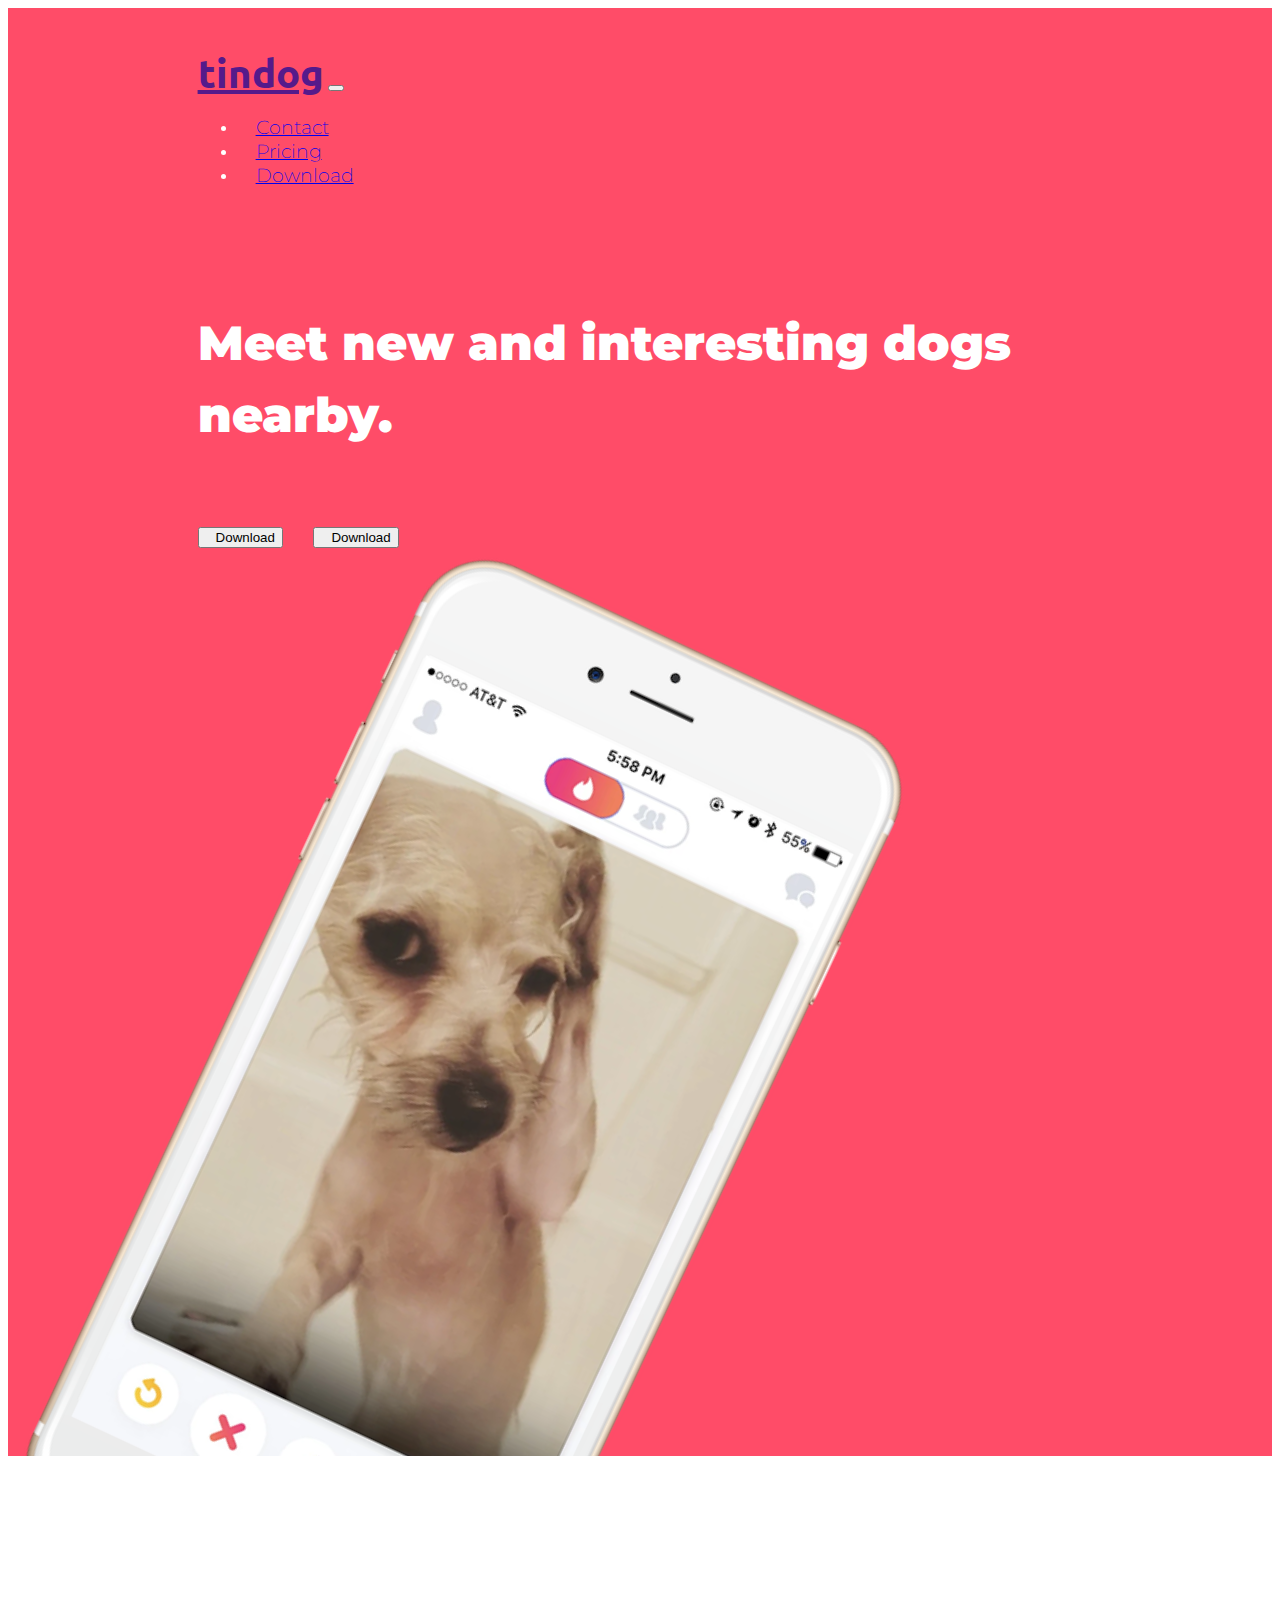
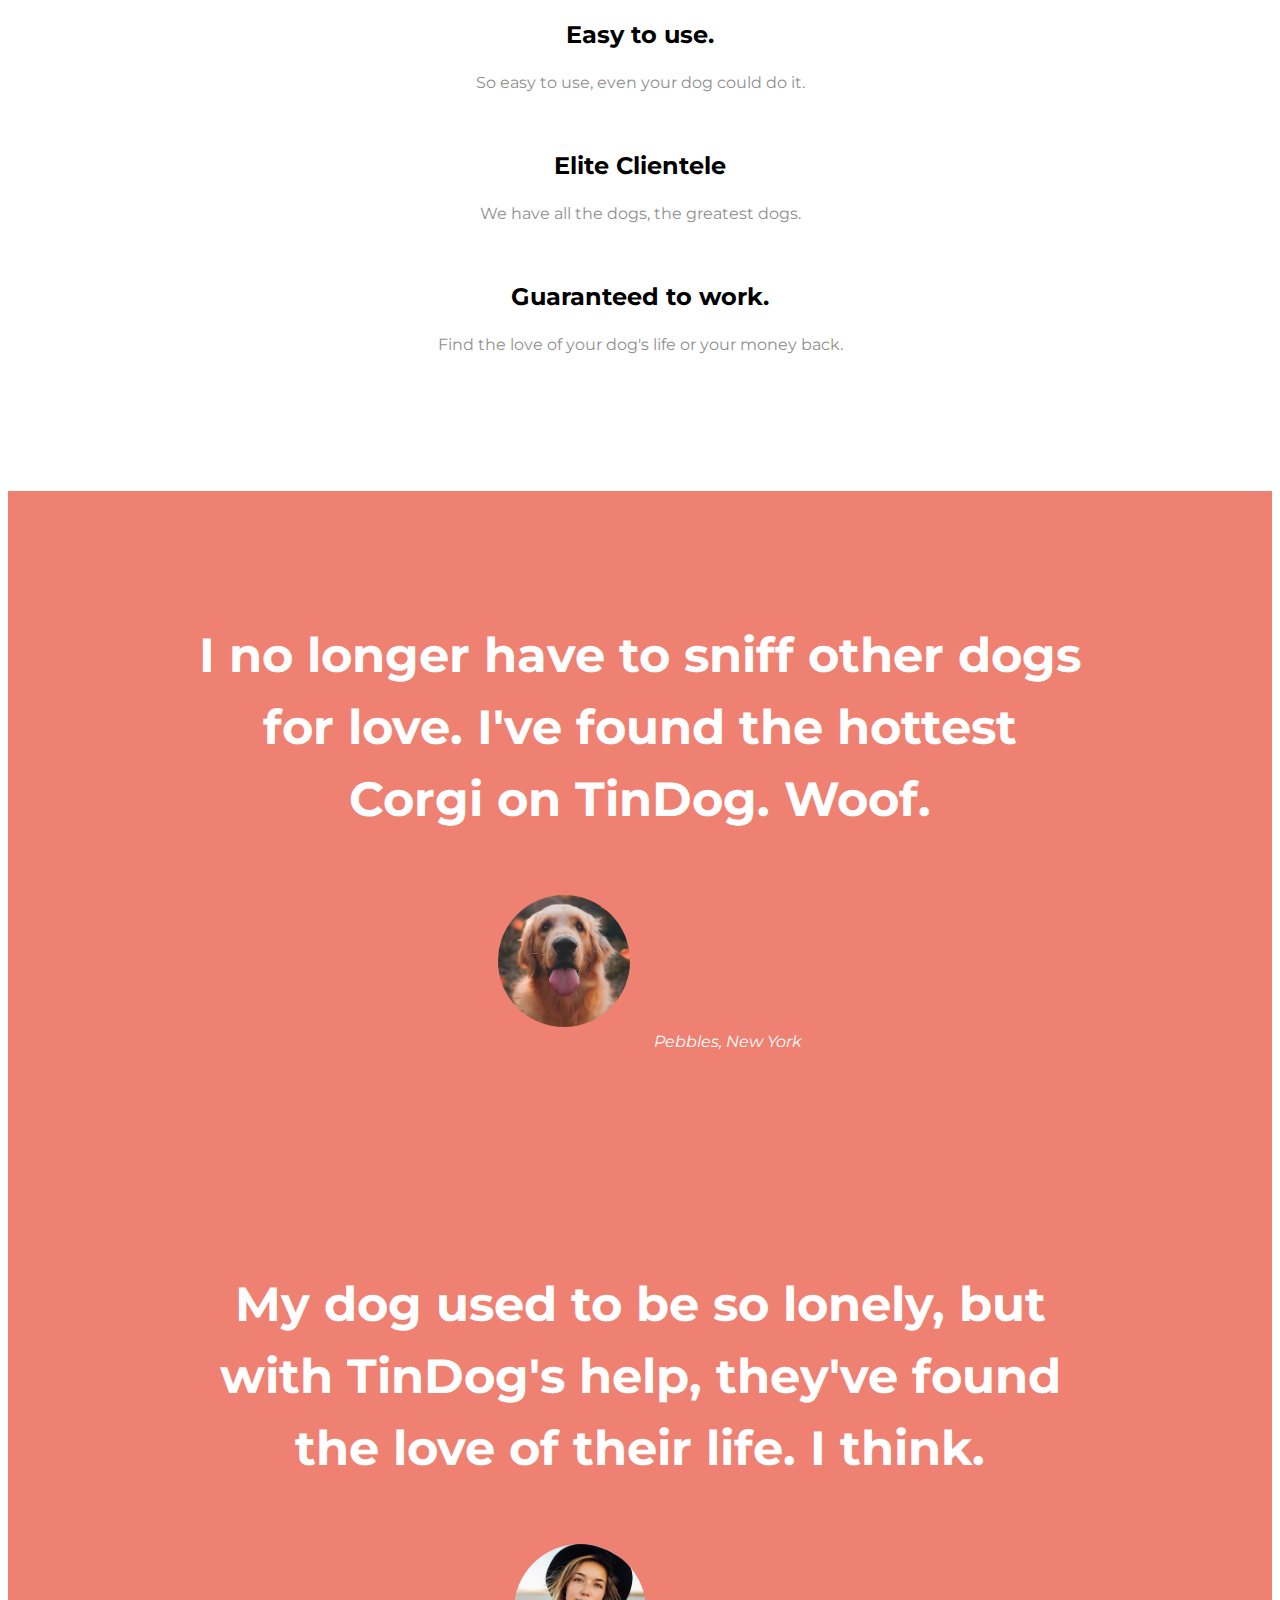
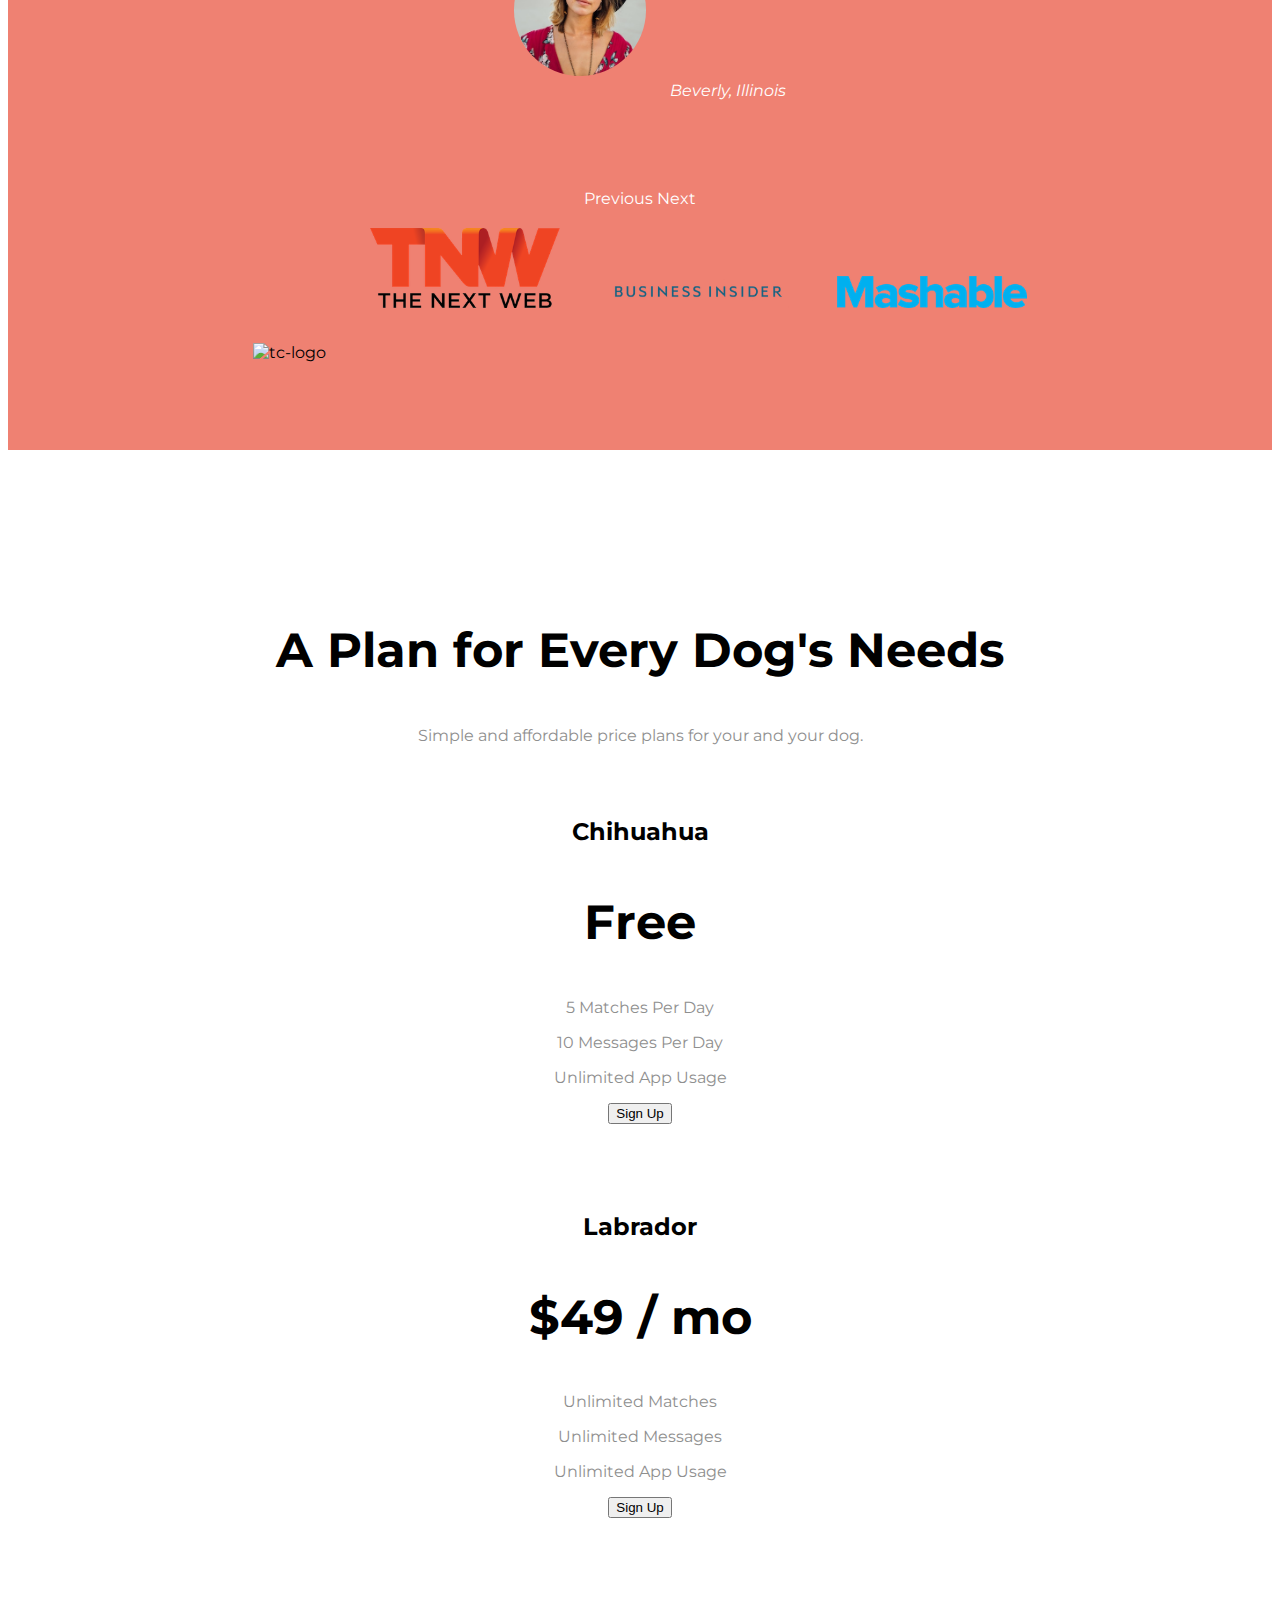
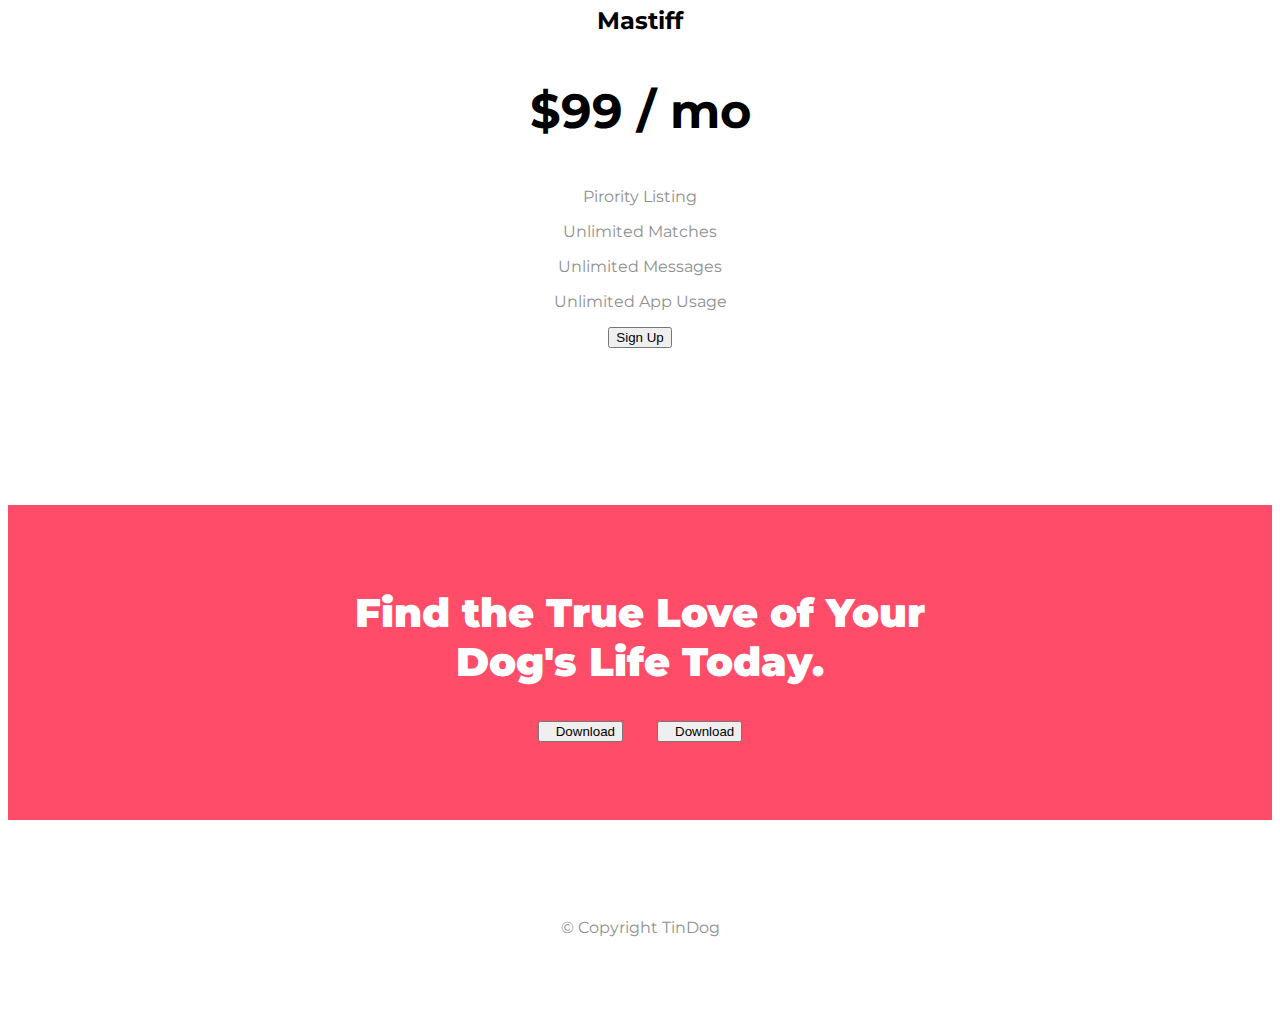
==== commit 059fb04b: "v1.0.0" ====
--- a/index.html
+++ b/index.html
@@ -37,13 +37,13 @@
       <div class="collapse navbar-collapse" id="navbarTogglerDemo01">
         <ul class="navbar-nav ms-auto">
           <li class="nav-item">
-            <a class="nav-link" href="">Contact</a>
+            <a class="nav-link" href="#footer">Contact</a>
           </li>
           <li class="nav-item">
-            <a class="nav-link" href="">Pricing</a>
+            <a class="nav-link" href="#pricing">Pricing</a>
           </li>
           <li class="nav-item">
-            <a class="nav-link" href="">Download</a>
+            <a class="nav-link" href="#cta">Download</a>
           </li>
         </ul>
 
@@ -164,9 +164,6 @@
           </div>
         </div>
       </div>
-      
-      <!-- "btn btn-dark btn-lg download-btn"><i class="fa-brands fa-apple"></i> Download</button>
-      <button type="button" class="btn btn-outline-light btn-lg download-btn -->
 
       <div class="pricing-col col-lg-4 col-md-6">
         <div class="card">
